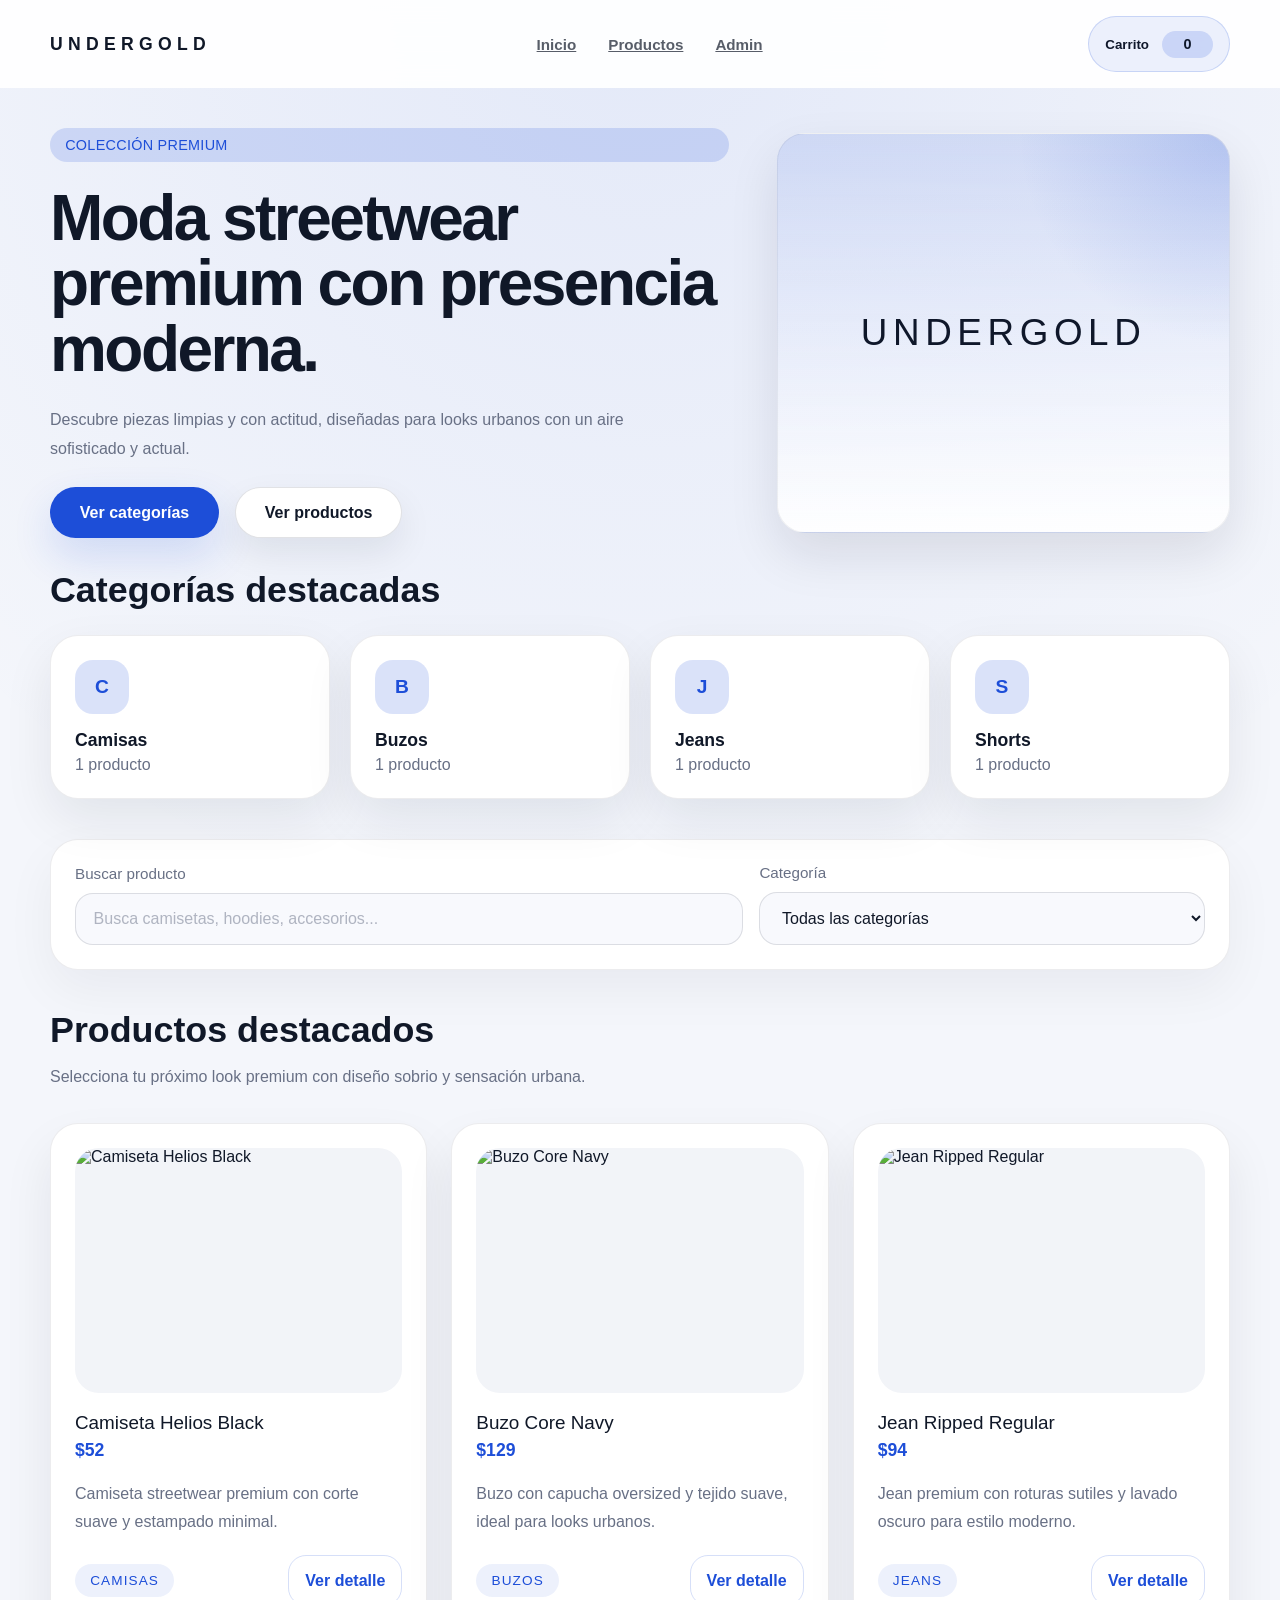
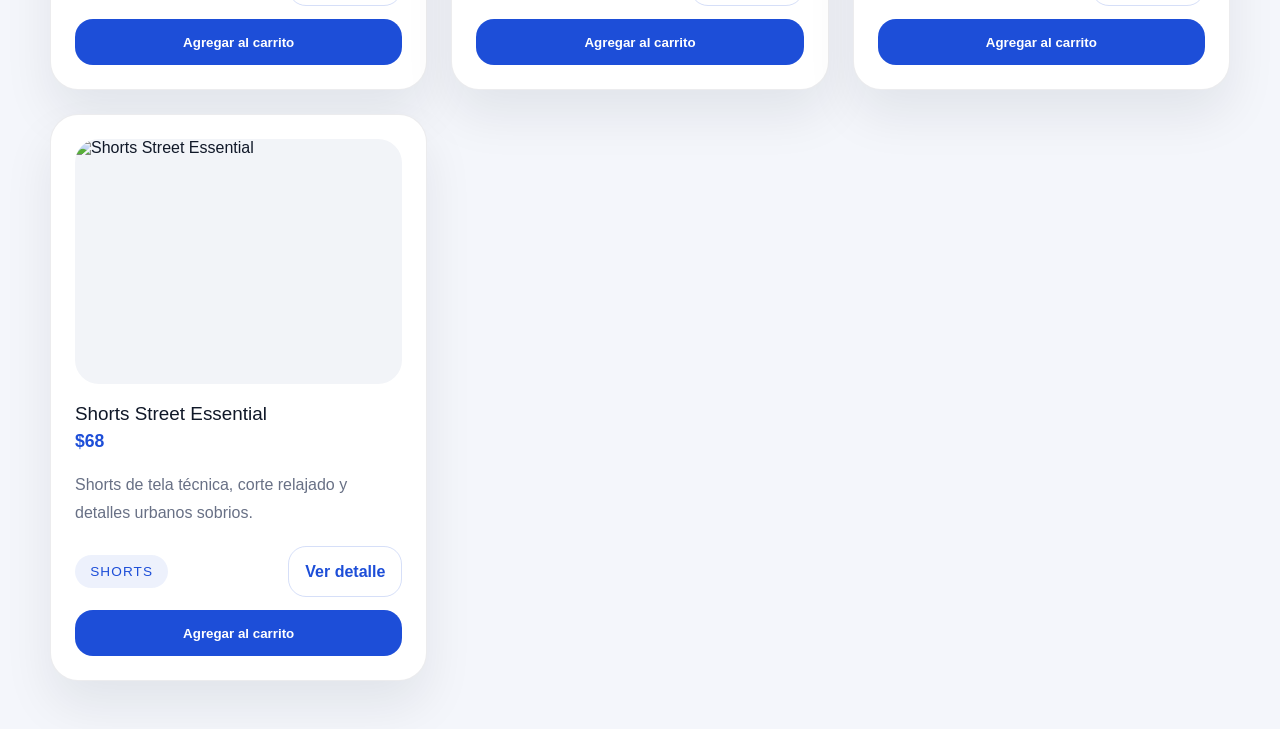
==== index.html @ 92bb04de ""index"" ====
<!DOCTYPE html>
<html lang="es">
<head>
  <meta charset="UTF-8">
  <meta name="viewport" content="width=device-width, initial-scale=1.0">
  <title>UNDERGOLD | Streetwear Premium</title>
  <link rel="stylesheet" href="styles/global.css">
  <link rel="stylesheet" href="styles/ecommerce.css">
</head>
<body>
  <premium-navbar></premium-navbar>

  <main class="page-shell">
    <section class="hero-section">
      <div class="hero-copy">
        <span class="hero-badge">Colección Premium</span>
        <h1>Moda streetwear premium con presencia moderna.</h1>
        <p>Descubre piezas limpias y con actitud, diseñadas para looks urbanos con un aire sofisticado y actual.</p>
        <div class="hero-actions">
          <a href="#destacadas" class="btn btn-primary">Ver categorías</a>
          <a href="#productos" class="btn btn-secondary">Ver productos</a>
        </div>
      </div>

      <div class="hero-card">
        <div class="hero-card-glow"></div>
        <div class="hero-card-content">
          <span class="hero-card-brand">UNDERGOLD</span>
        </div>
      </div>
    </section>

    <section class="featured-categories" id="destacadas">
      <div class="section-header">
        <h2>Categorías destacadas</h2>
      </div>

      <div class="category-grid">
        <article class="category-card" data-category-id="camisas">
          <div class="category-visual">C</div>
          <div>
            <p class="category-name">Camisas</p>
            <p class="category-count">1 producto</p>
          </div>
        </article>
        <article class="category-card" data-category-id="buzos">
          <div class="category-visual">B</div>
          <div>
            <p class="category-name">Buzos</p>
            <p class="category-count">1 producto</p>
          </div>
        </article>
        <article class="category-card" data-category-id="jeans">
          <div class="category-visual">J</div>
          <div>
            <p class="category-name">Jeans</p>
            <p class="category-count">1 producto</p>
          </div>
        </article>
        <article class="category-card" data-category-id="shorts">
          <div class="category-visual">S</div>
          <div>
            <p class="category-name">Shorts</p>
            <p class="category-count">1 producto</p>
          </div>
        </article>
      </div>
    </section>

    <section class="search-section" id="productos">
      <div class="search-row">
        <div class="search-field">
          <label for="searchInput">Buscar producto</label>
          <input id="searchInput" type="search" placeholder="Busca camisetas, hoodies, accesorios...">
        </div>
        <div class="search-field">
          <label for="categorySelect">Categoría</label>
          <select id="categorySelect">
            <option value="all">Todas las categorías</option>
          </select>
        </div>
      </div>
    </section>

    <section class="products-section">
      <div class="section-header">
        <h2>Productos destacados</h2>
        <p>Selecciona tu próximo look premium con diseño sobrio y sensación urbana.</p>
      </div>
      <div class="product-grid" id="productGrid"></div>
    </section>
  </main>

  <script type="module" src="components/navbar.js"></script>
  <script type="module" src="components/product-card.js"></script>
  <script type="module" src="js/products.js"></script>
  <script type="module" src="js/storage.js"></script>
  <script type="module" src="js/ui.js"></script>
  <script type="module" src="js/app.js"></script>
</body>
</html>
---- styles/global.css ----
:root {
  --bg: #f4f6fb;
  --surface: #ffffff;
  --surface-muted: #f8f9fd;
  --text: #101828;
  --muted: #687085;
  --accent: #1d4ed8;
  --accent-soft: rgba(29, 78, 216, 0.16);
  --border: rgba(15, 23, 42, 0.12);
  --shadow: 0 24px 60px rgba(15, 23, 42, 0.12);
}

* {
  box-sizing: border-box;
}

html {
  scroll-behavior: smooth;
}

body {
  margin: 0;
  font-family: Inter, "Segoe UI", sans-serif;
  background: radial-gradient(circle at top, rgba(29, 78, 216, 0.08), transparent 40%),
    var(--bg);
  color: var(--text);
  min-height: 100vh;
}

img {
  max-width: 100%;
  display: block;
}

a {
  color: inherit;
  text-decoration: none;
}

button,
input,
select {
  font: inherit;
}

button {
  cursor: pointer;
}

.sr-only {
  position: absolute;
  width: 1px;
  height: 1px;
  padding: 0;
  margin: -1px;
  overflow: hidden;
  clip: rect(0, 0, 0, 0);
  white-space: nowrap;
  border: 0;
}

.page-shell {
  width: min(1180px, calc(100% - 32px));
  margin: 0 auto;
  padding: 0 0 48px;
}

.section-header h2 {
  margin: 0;
  font-size: clamp(2rem, 2.8vw, 3rem);
}

.section-header p {
  margin: 12px 0 0;
  color: var(--muted);
  max-width: 720px;
  line-height: 1.75;
}

.btn {
  display: inline-flex;
  align-items: center;
  justify-content: center;
  gap: 0.6rem;
  border-radius: 999px;
  border: 1px solid transparent;
  padding: 0.95rem 1.8rem;
  font-weight: 600;
  transition: transform 0.2s ease, background-color 0.2s ease, box-shadow 0.2s ease, border-color 0.2s ease;
}

.btn:hover {
  transform: translateY(-1px);
}

.btn-primary {
  background: var(--accent);
  color: #fff;
  box-shadow: 0 18px 40px rgba(29, 78, 216, 0.16);
}

.btn-secondary {
  background: #ffffff;
  color: var(--text);
  border-color: rgba(15, 23, 42, 0.12);
  box-shadow: 0 15px 35px rgba(15, 23, 42, 0.08);
}

.section-gap {
  margin-top: 3.5rem;
}
---- styles/ecommerce.css ----
:root {
  --radius: 28px;
}

premium-navbar {
  display: block;
}

.hero-section {
  display: grid;
  grid-template-columns: 1.2fr 0.8fr;
  align-items: center;
  gap: 3rem;
  margin: 2.5rem 0 1.5rem;
}

.hero-copy {
  display: grid;
  gap: 1.5rem;
}

.hero-badge {
  display: inline-flex;
  align-items: center;
  gap: 0.5rem;
  padding: 0.55rem 0.95rem;
  border-radius: 999px;
  background: var(--accent-soft);
  color: var(--accent);
  font-size: 0.9rem;
  letter-spacing: 0.02em;
  text-transform: uppercase;
}

.hero-section h1 {
  margin: 0;
  font-size: clamp(3rem, 5vw, 4rem);
  line-height: 1.02;
  letter-spacing: -0.04em;
}

.hero-section p {
  margin: 0;
  max-width: 620px;
  color: var(--muted);
  line-height: 1.8;
}

.hero-actions {
  display: flex;
  flex-wrap: wrap;
  gap: 1rem;
}

.hero-card {
  position: relative;
  min-height: 400px;
  border-radius: var(--radius);
  overflow: hidden;
  background: linear-gradient(180deg, rgba(29, 78, 216, 0.12), rgba(255, 255, 255, 0.92));
  border: 1px solid rgba(15, 23, 42, 0.06);
  box-shadow: 0 22px 50px rgba(15, 23, 42, 0.1);
  display: flex;
  align-items: center;
  justify-content: center;
}

.hero-card-glow {
  position: absolute;
  inset: 0;
  background: radial-gradient(circle at top right, rgba(29, 78, 216, 0.18), transparent 35%);
}

.hero-card-content {
  position: relative;
  z-index: 1;
  text-align: center;
  padding: 2rem;
}

.hero-card-brand {
  display: block;
  font-size: 2.3rem;
  letter-spacing: 0.35rem;
  text-transform: uppercase;
  color: #0f172a;
}

.hero-card-note {
  margin: 1rem auto 0;
  max-width: 260px;
  color: var(--muted);
}

.featured-categories {
  margin: 2rem 0 2.5rem;
}

.category-grid {
  margin-top: 1.5rem;
  display: grid;
  grid-template-columns: repeat(4, minmax(0, 1fr));
  gap: 1.25rem;
}

.category-card {
  display: grid;
  gap: 1rem;
  padding: 1.5rem;
  border-radius: 28px;
  background: var(--surface);
  border: 1px solid rgba(15, 23, 42, 0.08);
  box-shadow: 0 20px 50px rgba(15, 23, 42, 0.08);
  transition: transform 0.2s ease, border-color 0.2s ease, box-shadow 0.2s ease;
}

.category-card:hover {
  transform: translateY(-3px);
  border-color: rgba(29, 78, 216, 0.22);
  box-shadow: 0 28px 70px rgba(15, 23, 42, 0.12);
}

.category-card.active {
  border-color: rgba(29, 78, 216, 0.5);
  background: rgba(29, 78, 216, 0.06);
  box-shadow: 0 0 0 3px rgba(29, 78, 216, 0.15), 0 28px 70px rgba(15, 23, 42, 0.12);
}

.category-card.active .category-visual {
  background: var(--accent);
  color: #fff;
}

.category-visual {
  width: 54px;
  height: 54px;
  border-radius: 18px;
  display: grid;
  place-items: center;
  background: var(--accent-soft);
  color: var(--accent);
  font-size: 1.2rem;
  font-weight: 700;
}

.category-name {
  margin: 0;
  font-size: 1.1rem;
  font-weight: 700;
}

.category-count {
  margin: 0.35rem 0 0;
  color: var(--muted);
}

.search-section {
  margin: 2rem 0 2.5rem;
  padding: 1.5rem;
  border: 1px solid rgba(15, 23, 42, 0.08);
  border-radius: var(--radius);
  background: var(--surface);
  box-shadow: 0 20px 50px rgba(15, 23, 42, 0.05);
}

.search-row {
  display: grid;
  grid-template-columns: 1.2fr 0.8fr;
  gap: 1rem;
  align-items: end;
}

.search-field {
  display: grid;
  gap: 0.65rem;
}

.search-field label {
  color: var(--muted);
  font-size: 0.95rem;
}

.search-field input,
.search-field select {
  width: 100%;
  padding: 1rem 1.1rem;
  border-radius: 18px;
  border: 1px solid rgba(15, 23, 42, 0.12);
  background: var(--surface-muted);
  color: var(--text);
}

.search-field input::placeholder {
  color: rgba(104, 112, 133, 0.5);
}

.products-section {
  margin-top: 1rem;
}

.product-grid {
  margin-top: 2rem;
  display: grid;
  grid-template-columns: repeat(3, minmax(0, 1fr));
  gap: 1.5rem;
}

.product-detail {
  display: grid;
  grid-template-columns: minmax(320px, 1.05fr) minmax(280px, 0.95fr);
  align-items: start;
  gap: 2rem;
  margin: 2.5rem 0;
}

.cart-shell {
  display: grid;
  grid-template-columns: 1.5fr 0.9fr;
  gap: 2rem;
  margin-top: 1.5rem;
}

.cart-list {
  display: grid;
  gap: 1rem;
}

.cart-item {
  display: grid;
  grid-template-columns: 120px 1fr auto;
  gap: 1rem;
  align-items: center;
  padding: 1.25rem;
  border-radius: 24px;
  background: var(--surface);
  border: 1px solid rgba(15, 23, 42, 0.08);
}

.cart-item img {
  width: 100%;
  height: 100%;
  min-height: 120px;
  object-fit: cover;
  border-radius: 20px;
}

.cart-item-details {
  display: grid;
  gap: 0.5rem;
}

.cart-item-title {
  margin: 0;
  font-weight: 700;
}

.cart-item-meta {
  display: flex;
  gap: 0.65rem;
  flex-wrap: wrap;
  color: var(--muted);
  font-size: 0.95rem;
}

.cart-actions {
  display: grid;
  gap: 0.55rem;
  justify-items: end;
}

.quantity-control {
  display: flex;
  align-items: center;
  gap: 0.5rem;
}

.quantity-control button {
  width: 32px;
  height: 32px;
  border: 1px solid rgba(15, 23, 42, 0.12);
  border-radius: 50%;
  background: transparent;
  color: var(--text);
}

.summary-row {
  display: flex;
  justify-content: space-between;
  gap: 1rem;
  margin: 1rem 0;
  color: var(--muted);
}

.total-row {
  margin-top: 1rem;
  color: var(--text);
  font-size: 1.1rem;
}

@media (max-width: 980px) {
  .hero-section,
  .search-row,
  .category-grid,
  .product-grid,
  .product-detail,
  .cart-shell {
    grid-template-columns: 1fr;
  }
}

.detail-image {
  width: 100%;
  border-radius: 28px;
  overflow: hidden;
  box-shadow: 0 25px 45px rgba(15, 23, 42, 0.08);
}

.detail-image img {
  width: 100%;
  height: 100%;
  object-fit: cover;
  display: block;
}

.detail-info {
  display: grid;
  gap: 1.5rem;
}

.detail-info h1 {
  margin: 0;
  font-size: clamp(2.2rem, 3vw, 2.8rem);
}

.detail-price {
  margin: 0;
  color: var(--accent);
  font-size: 2rem;
  font-weight: 700;
}

.detail-description {
  margin: 1rem 0 0;
  color: var(--muted);
  line-height: 1.8;
}

.detail-actions {
  display: flex;
  flex-wrap: wrap;
  gap: 1rem;
  align-items: center;
}

.empty-state {
  grid-column: 1 / -1;
  padding: 2rem;
  text-align: center;
  color: var(--muted);
}

@media (max-width: 980px) {
  .hero-section,
  .search-row,
  .category-grid,
  .product-grid,
  .product-detail {
    grid-template-columns: 1fr;
  }

  .hero-card {
    min-height: 320px;
  }
}

@media (max-width: 720px) {
  .page-shell {
    width: min(100%, calc(100% - 24px));
  }

  .hero-section {
    gap: 2rem;
  }
}

/* ── Checkout Modal ──────────────────────────────────────── */
.co-items-list {
  display: grid;
  gap: 0.65rem;
  max-height: 240px;
  overflow-y: auto;
  padding-right: 4px;
  scrollbar-width: none;
}

.co-items-list::-webkit-scrollbar {
  display: none;
}

.co-item {
  display: grid;
  grid-template-columns: 60px 1fr auto;
  align-items: center;
  gap: 1rem;
  padding: 0.85rem 1rem;
  border-radius: 16px;
  background: rgba(255, 255, 255, 0.05);
  border: 1px solid rgba(255, 255, 255, 0.08);
}

.co-item img {
  width: 60px;
  height: 60px;
  object-fit: cover;
  border-radius: 12px;
}

.co-item-name {
  margin: 0;
  font-weight: 600;
  font-size: 0.95rem;
  color: #f0f4ff;
}

.co-item-meta {
  margin: 0.2rem 0 0;
  color: rgba(255, 255, 255, 0.4);
  font-size: 0.82rem;
}

.co-item-subtotal {
  margin: 0;
  font-weight: 700;
  color: #7aa8ff;
  white-space: nowrap;
  font-size: 0.95rem;
}

.co-totals {
  margin: 1rem 0;
  border-top: 1px solid rgba(255, 255, 255, 0.08);
  padding-top: 1rem;
  display: grid;
  gap: 0.45rem;
}

.co-total-row {
  display: flex;
  justify-content: space-between;
  color: rgba(255, 255, 255, 0.5);
  font-size: 0.92rem;
}

.co-total-final {
  color: #f0f4ff;
  font-size: 1.05rem;
  margin-top: 0.3rem;
  padding-top: 0.5rem;
  border-top: 1px solid rgba(255, 255, 255, 0.08);
}

.co-buy-btn {
  width: 100%;
  margin-top: 0.5rem;
  padding: 1rem;
  font-size: 1rem;
  letter-spacing: 0.02em;
}

/* ── Checkout Form ───────────────────────────────────────── */
.checkout-form {
  display: grid;
  grid-template-columns: 1fr 1fr;
  gap: 1rem 1.25rem;
}

.checkout-form .field-full {
  grid-column: 1 / -1;
}

.checkout-form .modal-actions {
  grid-column: 1 / -1;
  margin-top: 0.25rem;
}

.field-group {
  display: grid;
  gap: 0.5rem;
}

.field-group label {
  font-size: 0.78rem;
  font-weight: 700;
  letter-spacing: 0.07em;
  text-transform: uppercase;
  color: rgba(255, 255, 255, 0.4);
}

.field-group input {
  padding: 0.9rem 1.1rem;
  border-radius: 14px;
  border: 1.5px solid rgba(255, 255, 255, 0.1);
  background: rgba(255, 255, 255, 0.06);
  color: #f0f4ff;
  font-size: 0.95rem;
  transition: border-color 0.2s, background 0.2s;
}

.field-group input::placeholder {
  color: rgba(255, 255, 255, 0.2);
}

.field-group input:focus {
  outline: none;
  border-color: #4a8dff;
  background: rgba(74, 141, 255, 0.08);
}

.field-error {
  display: none;
  font-size: 0.78rem;
  color: #ff7a7a;
}

.field-invalid input {
  border-color: #ff5a5a;
  background: rgba(255, 90, 90, 0.07);
}

.field-invalid .field-error {
  display: block;
}

.modal-actions {
  margin-top: 0.25rem;
}

.modal-actions .btn {
  width: 100%;
  padding: 1rem;
  font-size: 1rem;
  letter-spacing: 0.03em;
}

/* ── Success Screen ──────────────────────────────────────── */
.co-success {
  flex-direction: column;
  align-items: center;
  justify-content: center;
  gap: 1rem;
  padding: 2.5rem 0;
  text-align: center;
}

.co-success-icon {
  width: 72px;
  height: 72px;
  border-radius: 50%;
  background: rgba(34, 197, 94, 0.15);
  color: #22c55e;
  font-size: 2.2rem;
  display: flex;
  align-items: center;
  justify-content: center;
  border: 1px solid rgba(34, 197, 94, 0.25);
}

.co-success h3 {
  margin: 0;
  font-size: 1.5rem;
  color: #f0f4ff;
}

.co-success p {
  margin: 0;
  color: rgba(255, 255, 255, 0.4);
}
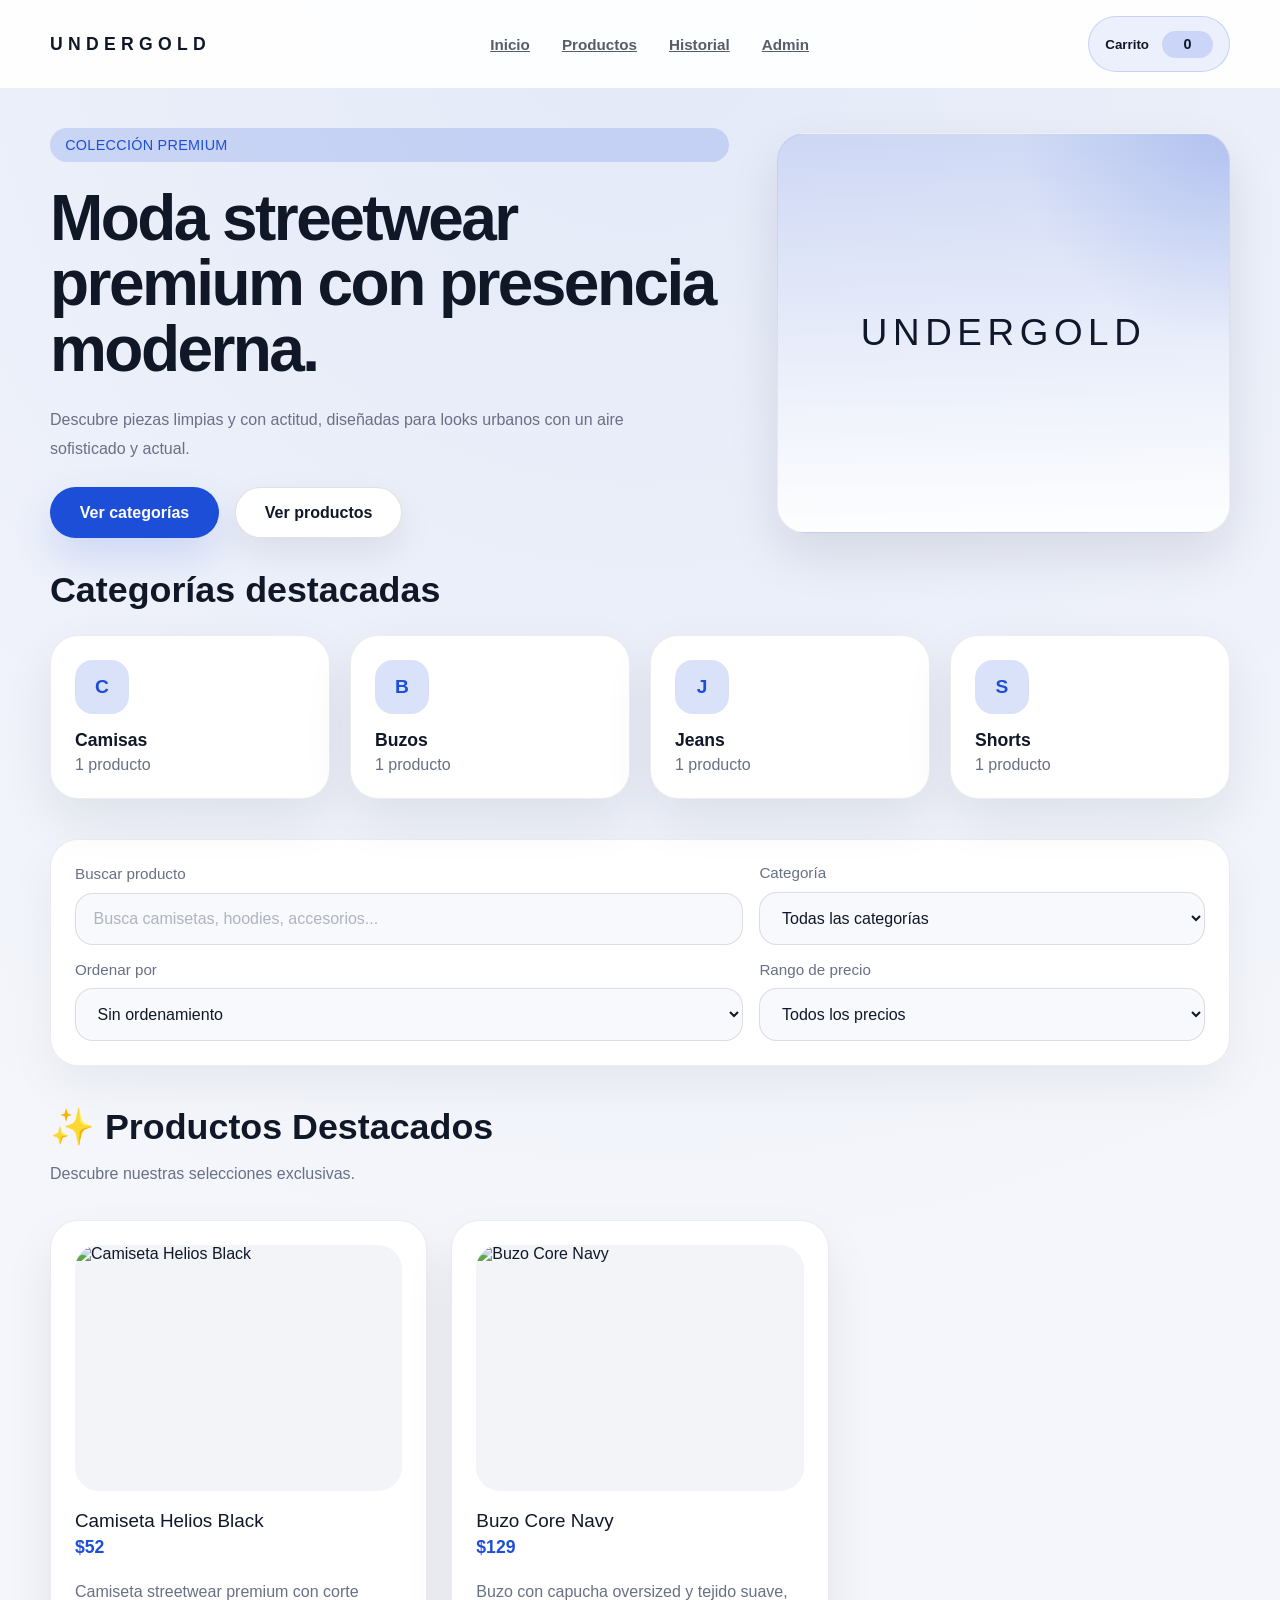
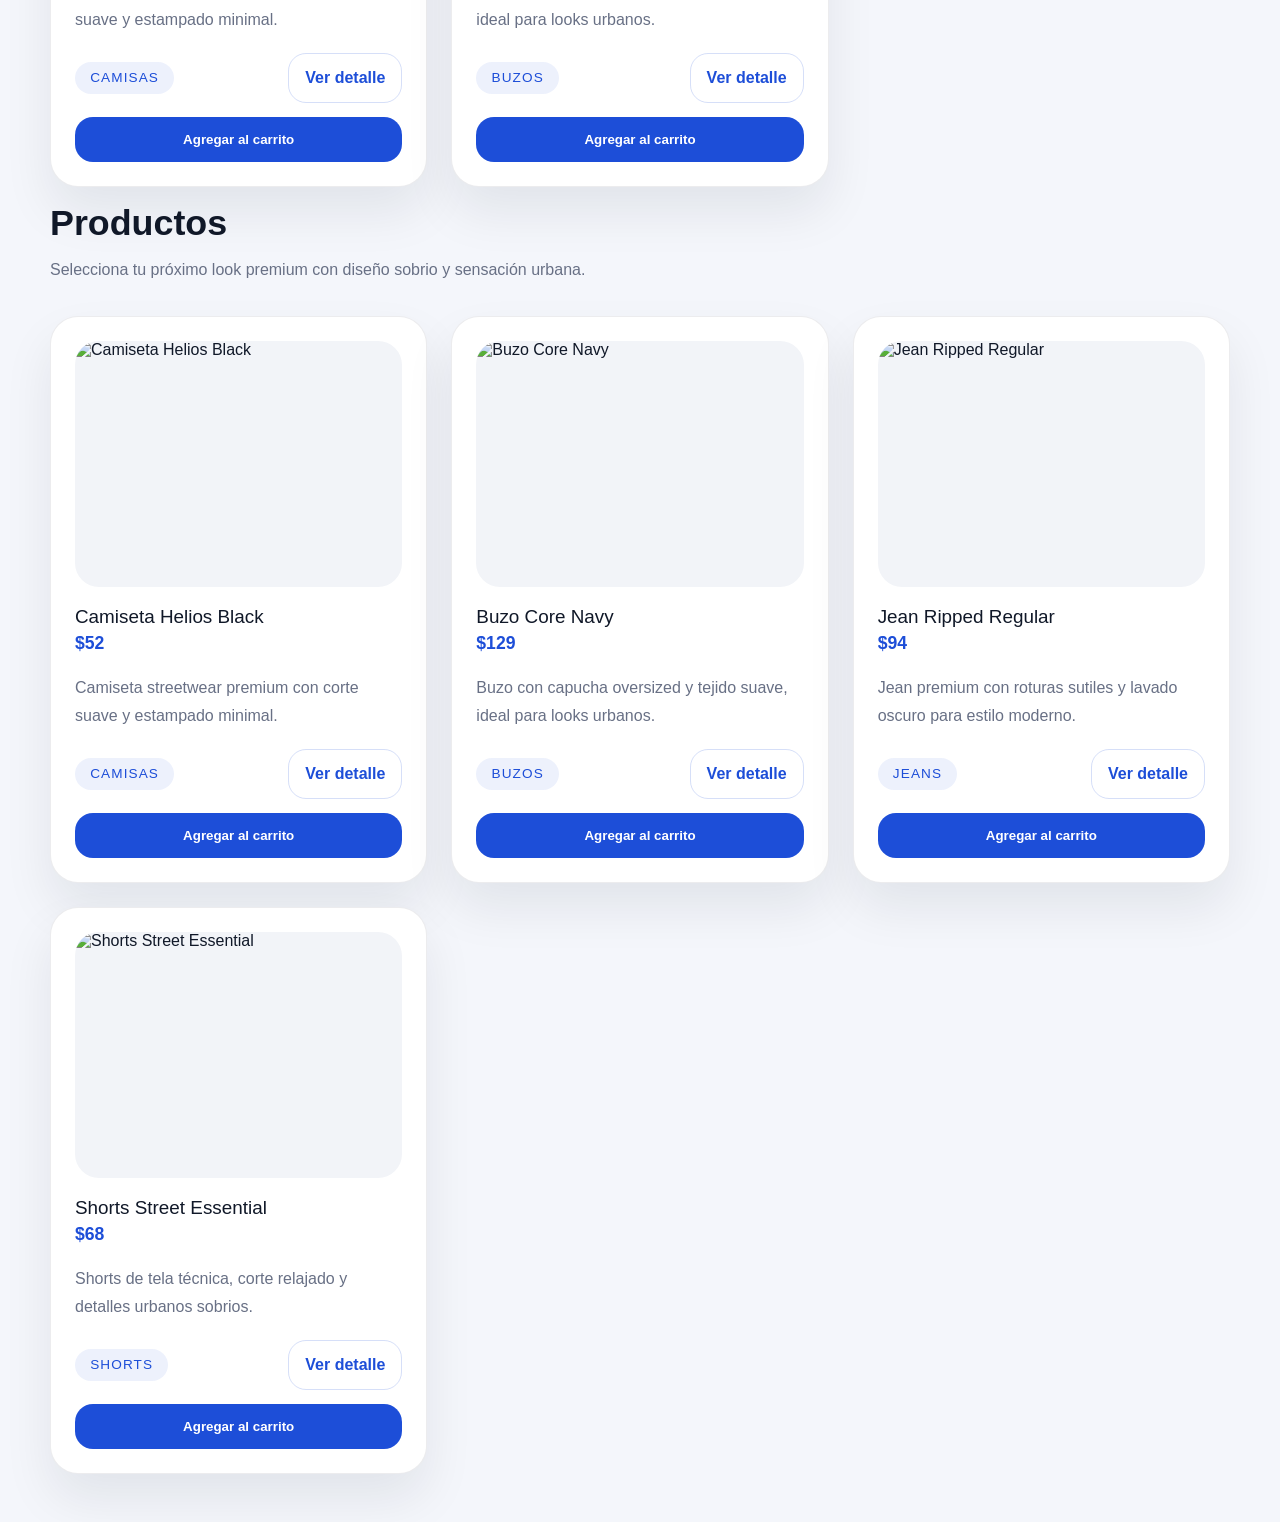
==== commit 4d545a71: ""ultimos cambios"" ====
--- a/index.html
+++ b/index.html
@@ -79,12 +79,40 @@
             <option value="all">Todas las categorías</option>
           </select>
         </div>
+        <div class="search-field">
+          <label for="sortSelect">Ordenar por</label>
+          <select id="sortSelect">
+            <option value="">Sin ordenamiento</option>
+            <option value="price-asc">Precio: menor a mayor</option>
+            <option value="price-desc">Precio: mayor a menor</option>
+            <option value="name-asc">Nombre: A-Z</option>
+            <option value="name-desc">Nombre: Z-A</option>
+          </select>
+        </div>
+        <div class="search-field">
+          <label for="priceRangeSelect">Rango de precio</label>
+          <select id="priceRangeSelect">
+            <option value="">Todos los precios</option>
+            <option value="0-50">$0 - $50</option>
+            <option value="50-100">$50 - $100</option>
+            <option value="100-200">$100 - $200</option>
+            <option value="200-999">$200+</option>
+          </select>
+        </div>
       </div>
+    </section>
+
+    <section class="products-section" id="featuredSection" style="display:none">
+      <div class="section-header">
+        <h2>✨ Productos Destacados</h2>
+        <p>Descubre nuestras selecciones exclusivas.</p>
+      </div>
+      <div class="product-grid" id="featuredGrid"></div>
     </section>
 
     <section class="products-section">
       <div class="section-header">
-        <h2>Productos destacados</h2>
+        <h2>Productos</h2>
         <p>Selecciona tu próximo look premium con diseño sobrio y sensación urbana.</p>
       </div>
       <div class="product-grid" id="productGrid"></div>
